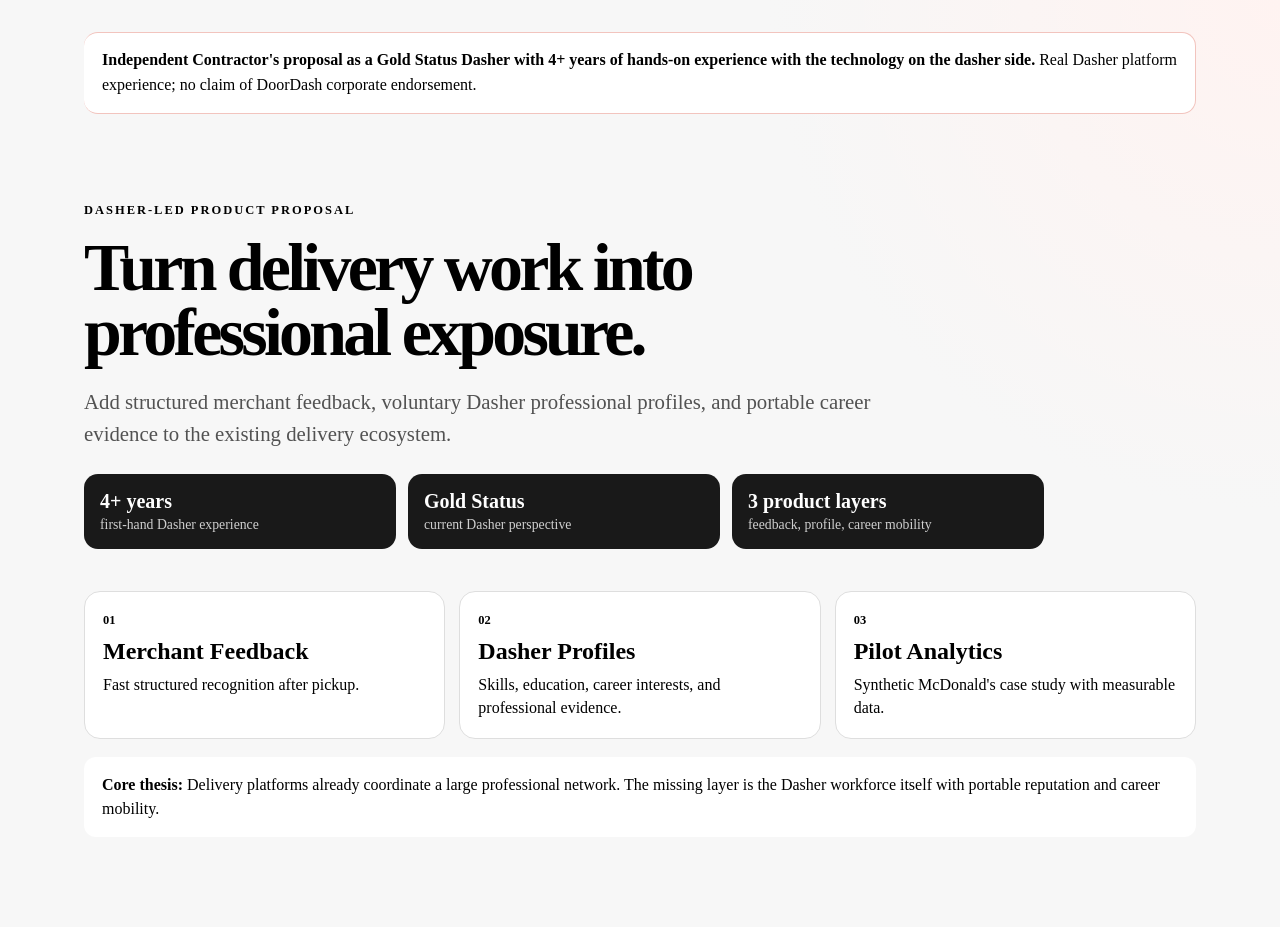
==== templates/index.html @ 6455ae49 "Launch Dasher professional network proposal" ====
<!doctype html>
<html lang="en">
<head>
  <meta charset="utf-8">
  <meta name="viewport" content="width=device-width,initial-scale=1">
  <title>DoorDash Professional Network Proposal</title>
  <link rel="stylesheet" href="/static/app.css">
</head>

<body>
  <main class="wrap">

    <div class="notice">
      <strong>Independent Contractor's proposal as a Gold Status Dasher with 4+ years of hands-on experience with the technology on the dasher side.</strong>
      Real Dasher platform experience; no claim of DoorDash corporate endorsement.
    </div>

    <section class="hero-section compact-hero">
      <p class="eyebrow">DASHER-LED PRODUCT PROPOSAL</p>

      <h1>Turn delivery work into professional exposure.</h1>

      <p class="lede">
        Add structured merchant feedback, voluntary Dasher professional profiles,
        and portable career evidence to the existing delivery ecosystem.
      </p>

      <div class="quick-stats">
        <div>
          <strong>4+ years</strong>
          <span>first-hand Dasher experience</span>
        </div>
        <div>
          <strong>Gold Status</strong>
          <span>current Dasher perspective</span>
        </div>
        <div>
          <strong>3 product layers</strong>
          <span>feedback, profile, career mobility</span>
        </div>
      </div>
    </section>

    <section class="proposal-grid">
      <a class="proposal-card" href="/merchant">
        <span>01</span>
        <h2>Merchant Feedback</h2>
        <p>Fast structured recognition after pickup.</p>
      </a>

      <a class="proposal-card" href="/dashers">
        <span>02</span>
        <h2>Dasher Profiles</h2>
        <p>Skills, education, career interests, and professional evidence.</p>
      </a>

      <a class="proposal-card" href="/analytics">
        <span>03</span>
        <h2>Pilot Analytics</h2>
        <p>Synthetic McDonald's case study with measurable data.</p>
      </a>
    </section>

    <section class="thesis-bar">
      <strong>Core thesis:</strong>
      Delivery platforms already coordinate a large professional network.
      The missing layer is the Dasher workforce itself with portable reputation and career mobility.
    </section>

  </main>
</body>
</html>
---- static/app.css ----
@'
:root {
  font-family: Inter, Segoe UI, system-ui, sans-serif;
  color: #191919;
  background: #f7f7f7;
  --red: #eb1700;
  --ink: #191919;
  --muted: #666;
  --line: #dedede;
  --surface: #ffffff;
}

* {
  box-sizing: border-box;
}

body {
  margin: 0;
  background:
    radial-gradient(circle at top right, #fff3f1 0, transparent 32rem),
    #f7f7f7;
}

.wrap {
  max-width: 1160px;
  margin: auto;
  padding: 32px 24px 90px;
}

.notice {
  background: #fff;
  border: 1px solid #f2c4be;
  border-left: 5px solid var(--red);
  border-radius: 14px;
  padding: 15px 18px;
  line-height: 1.55;
  margin-bottom: 55px;
}

.hero-section {
  max-width: 960px;
  padding: 35px 0 45px;
}

.eyebrow {
  color: var(--red);
  font-size: 0.78rem;
  font-weight: 800;
  letter-spacing: 0.16em;
  text-transform: uppercase;
}

h1 {
  font-size: clamp(2.1rem, 5.3vw, 4.3rem);
  line-height: 0.95;
  letter-spacing: -0.055em;
  margin: 18px 0 28px;
  max-width: 1000px;
}

h2 {
  margin-top: 0;
}

.lede {
  max-width: 820px;
  font-size: 1.3rem;
  line-height: 1.55;
  color: #525252;
}

.author-card {
  margin-top: 38px;
  padding: 28px;
  background: #191919;
  color: white;
  border-radius: 22px;
  display: grid;
  grid-template-columns: 1fr 1.3fr;
  gap: 32px;
}

.author-card p {
  margin: 0;
  color: #ddd;
  line-height: 1.65;
}

.status-badge {
  display: inline-block;
  background: #f1c84b;
  color: #201b08;
  padding: 7px 11px;
  font-weight: 900;
  border-radius: 999px;
  font-size: .73rem;
  letter-spacing: .08em;
  margin-bottom: 14px;
}

.grid {
  display: grid;
  grid-template-columns: repeat(3, 1fr);
  gap: 18px;
  margin: 30px 0 55px;
}

.card {
  display: block;
  background: var(--surface);
  color: inherit;
  text-decoration: none;
  border: 1px solid var(--line);
  border-radius: 20px;
  padding: 24px;
  box-shadow: 0 8px 28px rgba(0,0,0,.045);
}

.feature-card {
  min-height: 230px;
  transition: transform .16s ease, box-shadow .16s ease;
}

.feature-card:hover {
  transform: translateY(-4px);
  box-shadow: 0 13px 35px rgba(0,0,0,.09);
}

.feature-number {
  color: var(--red);
  font-weight: 900;
  font-size: .8rem;
  margin-bottom: 35px;
}

.feature-card p {
  color: var(--muted);
  line-height: 1.6;
}

.pilot-card {
  padding: 35px;
  margin: 50px 0;
}

.metric-row {
  display: grid;
  grid-template-columns: repeat(3, 1fr);
  gap: 16px;
  margin: 25px 0;
}

.metric {
  padding: 19px;
  border-radius: 15px;
  background: #fafafa;
  border: 1px solid #eee;
}

.metric strong {
  display: block;
  font-size: 2.3rem;
  margin-bottom: 4px;
}

.metric span {
  color: var(--muted);
}

.fine-print {
  font-size: .88rem;
  color: #777;
  line-height: 1.55;
}

.mission {
  margin-top: 75px;
  padding: 45px 0;
}

.compact-hero {
  padding: 22px 0 24px;
}

.compact-hero h1 {
  max-width: 900px;
  margin-bottom: 18px;
}

.quick-stats {
  display: grid;
  grid-template-columns: repeat(3, 1fr);
  gap: 12px;
  margin-top: 24px;
}

.quick-stats div {
  background: #191919;
  color: white;
  border-radius: 14px;
  padding: 16px;
}

.quick-stats strong {
  display: block;
  font-size: 1.25rem;
}

.quick-stats span {
  display: block;
  margin-top: 4px;
  color: #cfcfcf;
  font-size: .86rem;
}

.proposal-grid {
  display: grid;
  grid-template-columns: repeat(3, 1fr);
  gap: 14px;
  margin: 18px 0;
}

.proposal-card {
  background: white;
  color: inherit;
  text-decoration: none;
  border: 1px solid #dedede;
  border-radius: 16px;
  padding: 18px;
}

.proposal-card span {
  color: var(--red);
  font-weight: 900;
  font-size: .78rem;
}

.proposal-card h2 {
  margin: 10px 0 8px;
}

.proposal-card p {
  margin: 0;
  color: var(--muted);
  line-height: 1.45;
}

.thesis-bar {
  margin-top: 18px;
  padding: 16px 18px;
  border-left: 5px solid var(--red);
  background: white;
  border-radius: 12px;
  line-height: 1.5;
}

@media (max-width: 800px) {
  .quick-stats,
  .proposal-grid {
    grid-template-columns: 1fr;
  }

blockquote {
  margin: 18px 0;
  max-width: 900px;
  font-size: clamp(1.8rem, 4vw, 3rem);
  line-height: 1.2;
  font-weight: 700;
  letter-spacing: -.03em;
}

label {
  display: block;
  font-weight: 700;
  margin-top: 14px;
}

select,
textarea,
input {
  width: 100%;
  padding: 11px;
  border: 1px solid #bbb;
  border-radius: 9px;
  margin-top: 5px;
}

textarea {
  min-height: 90px;
}

button {
  margin-top: 18px;
  padding: 12px 18px;
  border: 0;
  border-radius: 10px;
  background: var(--red);
  color: white;
  font-weight: 800;
  cursor: pointer;
}

small {
  color: #666;
}

@media (max-width: 800px) {
  .grid,
  .author-card,
  .metric-row {
    grid-template-columns: 1fr;
  }

  h1 {
    font-size: 2.2rem;
  }
}
'@ | Set-Content .\static\app.css
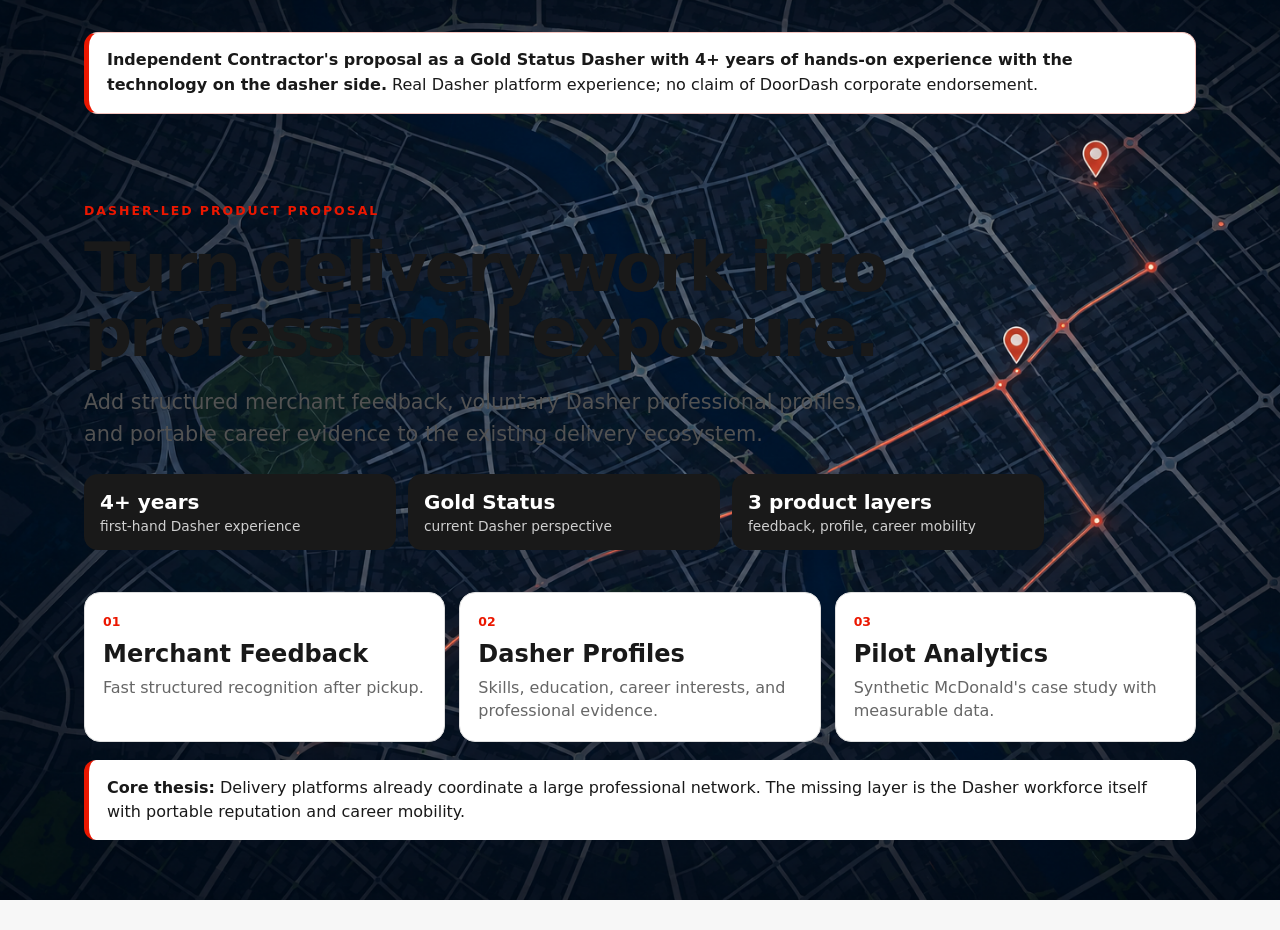
==== commit 1bb84290: "Add card around proposal hero text" ====
--- a/templates/index.html
+++ b/templates/index.html
@@ -7,7 +7,7 @@
   <link rel="stylesheet" href="/static/app.css">
 </head>
 
-<body>
+<body class="ds-gps-canvas">
   <main class="wrap">
 
     <div class="notice">
@@ -16,14 +16,17 @@
     </div>
 
     <section class="hero-section compact-hero">
-      <p class="eyebrow">DASHER-LED PRODUCT PROPOSAL</p>
+      <div class="hero-text-card">
+        <p class="eyebrow">DASHER-LED PRODUCT PROPOSAL</p>
 
-      <h1>Turn delivery work into professional exposure.</h1>
+        <h1>Turn delivery work into professional exposure.</h1>
 
-      <p class="lede">
-        Add structured merchant feedback, voluntary Dasher professional profiles,
-        and portable career evidence to the existing delivery ecosystem.
-      </p>
+        <p class="lede">
+          Add structured merchant feedback, voluntary Dasher professional           
+          profiles,
+          and portable career evidence to the existing delivery ecosystem.
+        </p>
+      </div>
 
       <div class="quick-stats">
         <div>
@@ -70,3 +73,5 @@
   </main>
 </body>
 </html>
+
+
--- a/static/app.css
+++ b/static/app.css
@@ -1,4 +1,3 @@
-@'
 :root {
   font-family: Inter, Segoe UI, system-ui, sans-serif;
   color: #191919;
@@ -16,9 +15,11 @@
 
 body {
   margin: 0;
-  background:
-    radial-gradient(circle at top right, #fff3f1 0, transparent 32rem),
-    #f7f7f7;
+  background-image: url("/static/map-background.png");
+  background-size: cover;
+  background-position: center;
+  background-repeat: no-repeat;
+  background-attachment: fixed;
 }
 
 .wrap {
@@ -315,4 +316,63 @@
     font-size: 2.2rem;
   }
 }
-'@ | Set-Content .\static\app.css+
+
+/* =========================================================
+   MAP PAGE CANVAS
+   ========================================================= */
+
+html {
+    min-height: 100%;
+    background:
+        linear-gradient(
+            rgba(255, 255, 255, 0.18),
+            rgba(255, 255, 255, 0.18)
+        ),
+        url("/static/map-background.png")
+        center center / cover
+        no-repeat fixed !important;
+}
+
+body {
+    min-height: 100vh;
+    margin: 0;
+    background: transparent !important;
+}
+
+.wrap,
+main {
+    background: transparent !important;
+}
+
+/* Existing design-system cards remain above the map */
+.notice,
+.proposal-card,
+.thesis-bar,
+.card,
+.metric,
+.pilot-card,
+.author-card,
+.quick-stats > div {
+    position: relative;
+    z-index: 1;
+}
+
+
+/* Hero text card */
+.hero-section {
+    background: rgba(255, 255, 255, 0.92);
+    border-radius: 20px;
+    padding: 32px !important;
+    box-shadow: 0 8px 28px rgba(0, 0, 0, 0.12);
+    margin-bottom: 24px;
+}
+
+
+.hero-text-card {
+    background: rgba(255, 255, 255, 0.94);
+    border-radius: 18px;
+    padding: 30px;
+    box-shadow: 0 8px 24px rgba(0, 0, 0, 0.12);
+}
+
